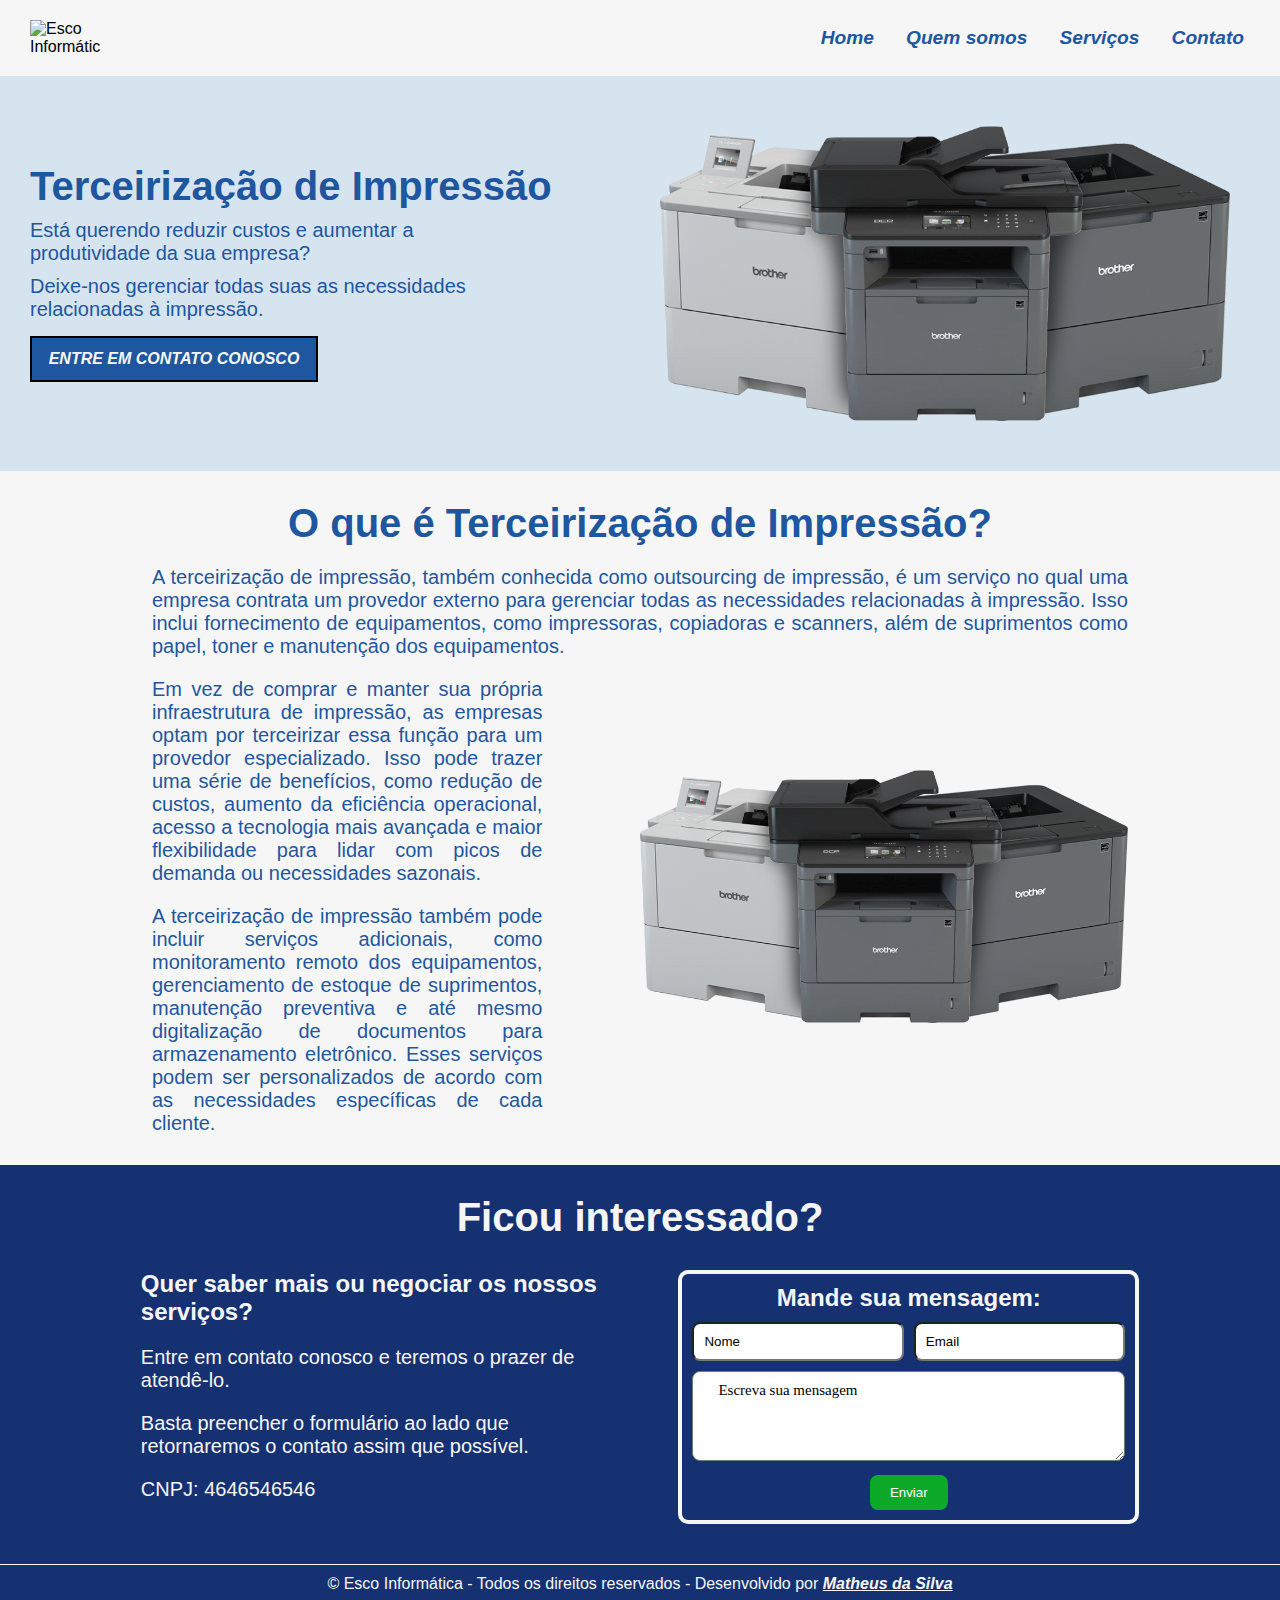
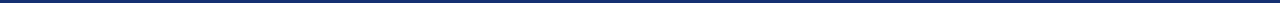
==== index.html @ e19e341b "Protótipo do footer do site" ====
<!DOCTYPE html>
<html lang="pt-br">
<head>
    <meta charset="UTF-8">
    <meta name="viewport" content="width=device-width, initial-scale=1.0">
    <title>Esco Informática</title>
    <link rel="stylesheet" href="css/style.css">
    <link rel="shortcut icon"type="imagex/png" href="img/logo.png" class="logo"/>
</head>
<body>
    <header>
        <div class="container">
                <img src="img/logo.png" class="logo" alt="Esco Informática">
            <nav class="menu">
                <a href="index.html">Home</a></li>
                <a href="#">Quem somos</a></li>
                <a href="#">Serviços</a></li>
                <a href="#">Contato</a></li>
                </ul>
            </nav>
        </div>
    </header>
    <main>
        <section class="inicio">
            <div class="elementos-p1">
                <div class="texto-p1">
                    <h1>Terceirização de Impressão</h1>
                    <p>Está querendo reduzir custos e aumentar a produtividade da sua empresa?</p>
                    <p>Deixe-nos gerenciar todas suas as necessidades relacionadas à impressão.</p>
                    <a href="#footer" class="button">Entre em contato conosco</a>
                </div>
                <img src="img/linha-brother.png" alt="Impressoras">
            </div>
        </section>
        <section class="iniciante">
            <h1>O que é Terceirização de Impressão?</h1>
            <p>A terceirização de impressão, também conhecida como outsourcing de impressão, é um serviço no qual uma empresa contrata um provedor externo para gerenciar todas as necessidades relacionadas à impressão. Isso inclui fornecimento de equipamentos, como impressoras, copiadoras e scanners, além de suprimentos como papel, toner e manutenção dos equipamentos.</p>
            <div class="pimg">
                <div class="paragrafos">
                    <p class="p2">Em vez de comprar e manter sua própria infraestrutura de impressão, as empresas optam por terceirizar essa função para um provedor especializado. Isso pode trazer uma série de benefícios, como redução de custos, aumento da eficiência operacional, acesso a tecnologia mais avançada e maior flexibilidade para lidar com picos de demanda ou necessidades sazonais.</p>
                    <p class="p2">A terceirização de impressão também pode incluir serviços adicionais, como monitoramento remoto dos equipamentos, gerenciamento de estoque de suprimentos, manutenção preventiva e até mesmo digitalização de documentos para armazenamento eletrônico. Esses serviços podem ser personalizados de acordo com as necessidades específicas de cada cliente.</p>
                </div>
                <img src="img/linha-brother.png" alt="Impressoras">
            </div>
        </section>
    </main>
    <footer id="footer">
        <h1>Ficou interessado?</h1>
        <div class="footer-content">
            <div class="callact">
                <h2>Quer saber mais ou negociar os nossos serviços?</h2>
                <p>Entre em contato conosco e teremos o prazer de atendê-lo.</p> 
                <p>Basta preencher o formulário ao lado que retornaremos o contato assim
                    que possível.
                </p>
                <p>CNPJ: 4646546546</p>
            </div>
        
            <div class="footer-form">
                <form action="https://formspree.io/f/mdorraze"
                method="POST" target="_blank">
                <h2>Mande sua mensagem:</h2>
                <div class="form-row">
                    <input 
                    type="text" 
                    id="nome" 
                    name="nome" 
                    value="Nome" 
                    required onfocusin="this.value=''" 
                    
                    />
    
                    <input
                    type="email"
                    id="email"
                    name="email"
                    value="Email"
                    required onfocusin="this.value=''"
                    />
                </div>
    
                <textarea
                    class="mensagem"
                    id="mensagem"
                    name="mensagem"
                    rows="4"
                    required onfocusin="this.value=''"
                >
    Escreva sua mensagem</textarea
                >
    
                <button type="submit">Enviar</button>
                </form>
            </div>
            </div>
  
        <div class="copyright">
          <p>
            &copy; Esco Informática - Todos os direitos reservados - Desenvolvido por
            <a href="https://github.com/MatheusGODZILLA" target="_blank">Matheus da Silva</a>
          </p>
        </div>
      </footer>
</body>
</html>
---- css/style.css ----
:root{
    --principal-color: #1E56A0;
    --background-color: #F6F6F6;
    --secondary-color: #D6E4F0;
    --alternative-color: #163172;
}

* {
    box-sizing: border-box;
    margin: 0;
    padding: 0;
    font-family: 'Roboto', sans-serif;
}

body {
    margin: 0;
    /*height: 100vh;*/
    display: flex;
    flex-direction: column;
    background-color: var(--background-color);
  }

header {
        display: flex;
        flex-direction: row;
        background-color: var(--background-color);
        padding: 20px;
        box-shadow: 0 0 10px rgba(0, 0, 0, 0.1);
}

header img{
    width: 70px;
    padding: 0%;
    margin-left: 10px;
}

.container {
    display: flex;
    align-items: center;
    height: 100%;
    width: 100%;
    justify-content: space-between;
}

.menu{
    display: flex;
    align-items: center;
    justify-content: space-between;
}

.menu a{
    color: var(--principal-color);
    text-decoration: none;
    font-size: 1.2rem;
    margin: 0 16px;
}

.inicio{
    display: flex;
    flex-direction: column;
    align-items: center;
    /*border: #000 1px solid;*/
    padding: 30px;
    background-color: var(--secondary-color);
}

.elementos-p1{
    display: flex;
    flex-direction: row;
    align-items: center;
    justify-content: center;
}

h1{
    font-size: 2.5rem;
    color: var(--principal-color);
}

.texto-p1{
    font-size: 1.25rem;
    color: var(--principal-color);
}

.texto-p1 p{
    margin-top: 10px;
    width: 80%;
}

.inicio img{
    padding: 20px;
    width: 50%;
}

.button {
    background-color: var(--principal-color);
    border: 2px solid black;
    color: var(--background-color);
    display: block;
    margin-top: 15px;
    font-size: 1rem;
    font-weight: bold;
    padding: .75rem;
    max-width: 18rem;
    text-align: center;
    text-decoration: none;
    text-transform: uppercase;
}

.iniciante{
    display: flex;
    flex-direction: column;
    align-items: center;
    padding: 30px;
    text-align: justify;
    /*height: 100vh;*/
}

.iniciante h1{
    margin-bottom: 10px;
}
.iniciante p{
    font-size: 1.25rem;
    color: var(--principal-color);
    margin-top: 10px;
    width: 80%;
}

.pimg{
    display: flex;
    width: 80%;
    flex-direction: row;
    align-items: center;
    justify-content: space-evenly;
}

.pimg img{
    width: 50%;
    margin: 0;
}

.paragrafos{
    display: flex;
    flex-direction: column;
    align-items: left;
    justify-content: space-between;
}

.paragrafos p{
    font-size: 1.25rem;
    color: var(--principal-color);
    margin-top: 20px;
}



footer {
    display: flex;
    flex-direction: column;
    align-items: center;
    background-color: var(--alternative-color);
    color: var(--background-color);
    padding-top: 30px;
    text-align: center;
}

footer h1 {
    color: var(--background-color);
    margin-bottom: 30px;
}

.footer-content {
    display: flex;
    width: 90%;
    justify-content: space-evenly;
}

.callact{
    display: flex;
    flex-direction: column;
    align-items: flex-start;
    text-align: left;
    width: 40%;
}

.callact p{
    font-size: 1.25rem;
    color: var(--background-color);
    margin-top: 20px;
}

.footer-form {
    margin-bottom: 20px;
    width: 40%;
    border: var(--background-color) 4px solid;
    border-radius: 10px;
    padding: 10px;
}

.footer-form h2 {
    color: var(--background-color);
    margin-bottom: 10px;
}

.form-row {
    display: flex;
    flex-wrap: wrap;
    gap: 10px;
}

input[type="text"],
input[type="email"],
textarea {
    width: calc(50% - 5px);
    padding: 10px;
    margin-bottom: 10px;
    border-radius: 8px;
    box-sizing: border-box;
}

textarea {
    width: 100%;
}

.mensagem {
    font-family: Roboto;
    font-size: 15px;
}

button {
    background-color: #0DAA29;
    color: #fff;
    padding: 10px 20px;
    border: none;
    border-radius: 8px;
    cursor: pointer;
}

button:hover {
    background-color: var(--secondary-color);
    color: var(--alternative-color);
}

.copyright {
    width: 100%;
    align-items: center;
    margin-top: 20px;
    border-top: var(--background-color) 1px solid;
    padding-top: 10px;
    padding-bottom: 10px;
}

a {
    color: var(--background-color);
    text-decoration: underline;
    font-style: italic;
    font-weight: bold;
}
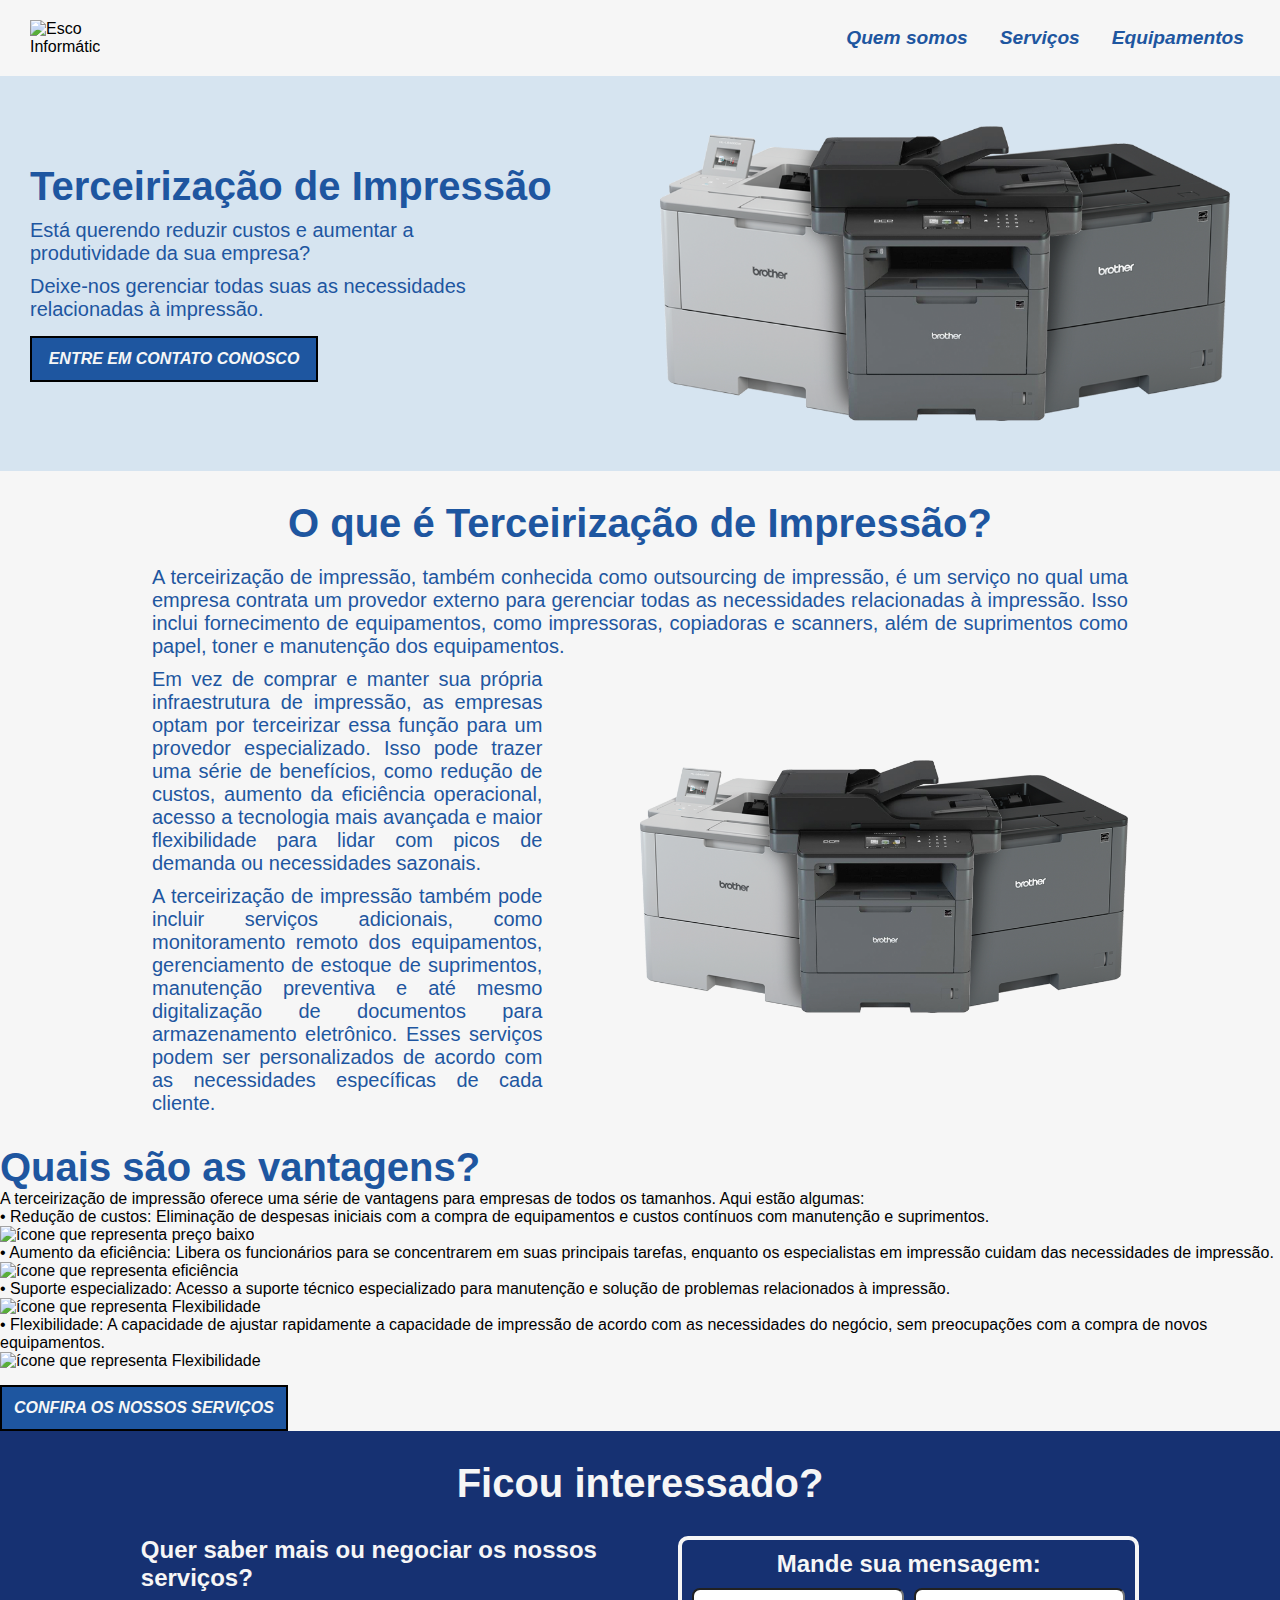
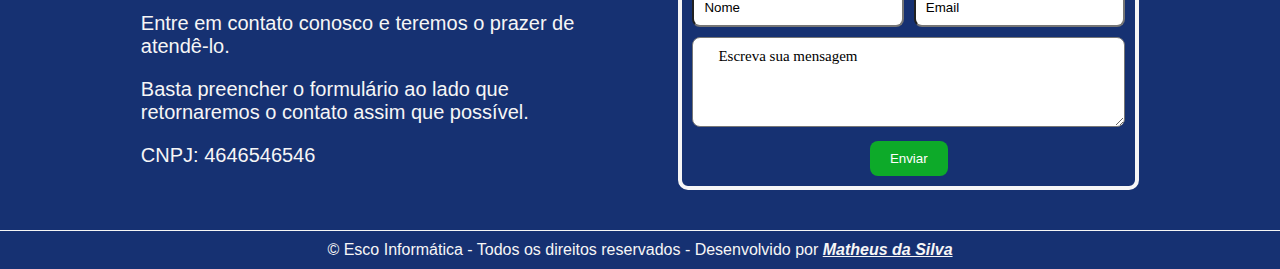
==== commit cafc0e11: "Apromorando opções de navegação" ====
--- a/index.html
+++ b/index.html
@@ -12,10 +12,9 @@
         <div class="container">
                 <img src="img/logo.png" class="logo" alt="Esco Informática">
             <nav class="menu">
-                <a href="index.html">Home</a></li>
                 <a href="#">Quem somos</a></li>
                 <a href="#">Serviços</a></li>
-                <a href="#">Contato</a></li>
+                <a href="#">Equipamentos</a></li>
                 </ul>
             </nav>
         </div>
@@ -36,12 +35,35 @@
             <h1>O que é Terceirização de Impressão?</h1>
             <p>A terceirização de impressão, também conhecida como outsourcing de impressão, é um serviço no qual uma empresa contrata um provedor externo para gerenciar todas as necessidades relacionadas à impressão. Isso inclui fornecimento de equipamentos, como impressoras, copiadoras e scanners, além de suprimentos como papel, toner e manutenção dos equipamentos.</p>
             <div class="pimg">
-                <div class="paragrafos">
-                    <p class="p2">Em vez de comprar e manter sua própria infraestrutura de impressão, as empresas optam por terceirizar essa função para um provedor especializado. Isso pode trazer uma série de benefícios, como redução de custos, aumento da eficiência operacional, acesso a tecnologia mais avançada e maior flexibilidade para lidar com picos de demanda ou necessidades sazonais.</p>
-                    <p class="p2">A terceirização de impressão também pode incluir serviços adicionais, como monitoramento remoto dos equipamentos, gerenciamento de estoque de suprimentos, manutenção preventiva e até mesmo digitalização de documentos para armazenamento eletrônico. Esses serviços podem ser personalizados de acordo com as necessidades específicas de cada cliente.</p>
+                <div class="paragrafos-i">
+                    <p>Em vez de comprar e manter sua própria infraestrutura de impressão, as empresas optam por terceirizar essa função para um provedor especializado. Isso pode trazer uma série de benefícios, como redução de custos, aumento da eficiência operacional, acesso a tecnologia mais avançada e maior flexibilidade para lidar com picos de demanda ou necessidades sazonais.</p>
+                    <p>A terceirização de impressão também pode incluir serviços adicionais, como monitoramento remoto dos equipamentos, gerenciamento de estoque de suprimentos, manutenção preventiva e até mesmo digitalização de documentos para armazenamento eletrônico. Esses serviços podem ser personalizados de acordo com as necessidades específicas de cada cliente.</p>
                 </div>
                 <img src="img/linha-brother.png" alt="Impressoras">
             </div>
+        </section>
+        <section class="vantagens">
+            <h1>Quais são as vantagens?</h1>
+            <p class="pv">A terceirização de impressão oferece uma série de vantagens para empresas de todos os tamanhos. Aqui estão algumas:</p>
+            <div class="paragrafos-v">
+                    <div class="imgdesc">
+                        <p><span>• Redução de custos: </span>Eliminação de despesas iniciais com a compra de equipamentos e custos contínuos com manutenção e suprimentos.</p>
+                        <img src="./img/preco-baixo.png" class="v-icon" alt="ícone que representa preço baixo">
+                    </div>
+                    <div class="imgdesc">
+                        <p><span>• Aumento da eficiência: </span>Libera os funcionários para se concentrarem em suas principais tarefas, enquanto os especialistas em impressão cuidam das necessidades de impressão.</p>
+                        <img src="./img/eficiencia.png" class="v-icon" alt="ícone que representa eficiência">
+                    </div>
+                    <div class="imgdesc">
+                        <p><span>• Suporte especializado: </span>Acesso a suporte técnico especializado para manutenção e solução de problemas relacionados à impressão.</p>
+                        <img src="./img/suporte-tecnico.png" class="v-icon" alt="ícone que representa Flexibilidade">
+                    </div>
+                    <div class="imgdesc">
+                        <p><span>• Flexibilidade: </span>A capacidade de ajustar rapidamente a capacidade de impressão de acordo com as necessidades do negócio, sem preocupações com a compra de novos equipamentos.</p>
+                        <img src="./img/agil.png" class="v-icon" alt="ícone que representa Flexibilidade">
+                    </div>
+            </div>
+            <a href="#" class="button">Confira os nossos serviços</a>
         </section>
     </main>
     <footer id="footer">
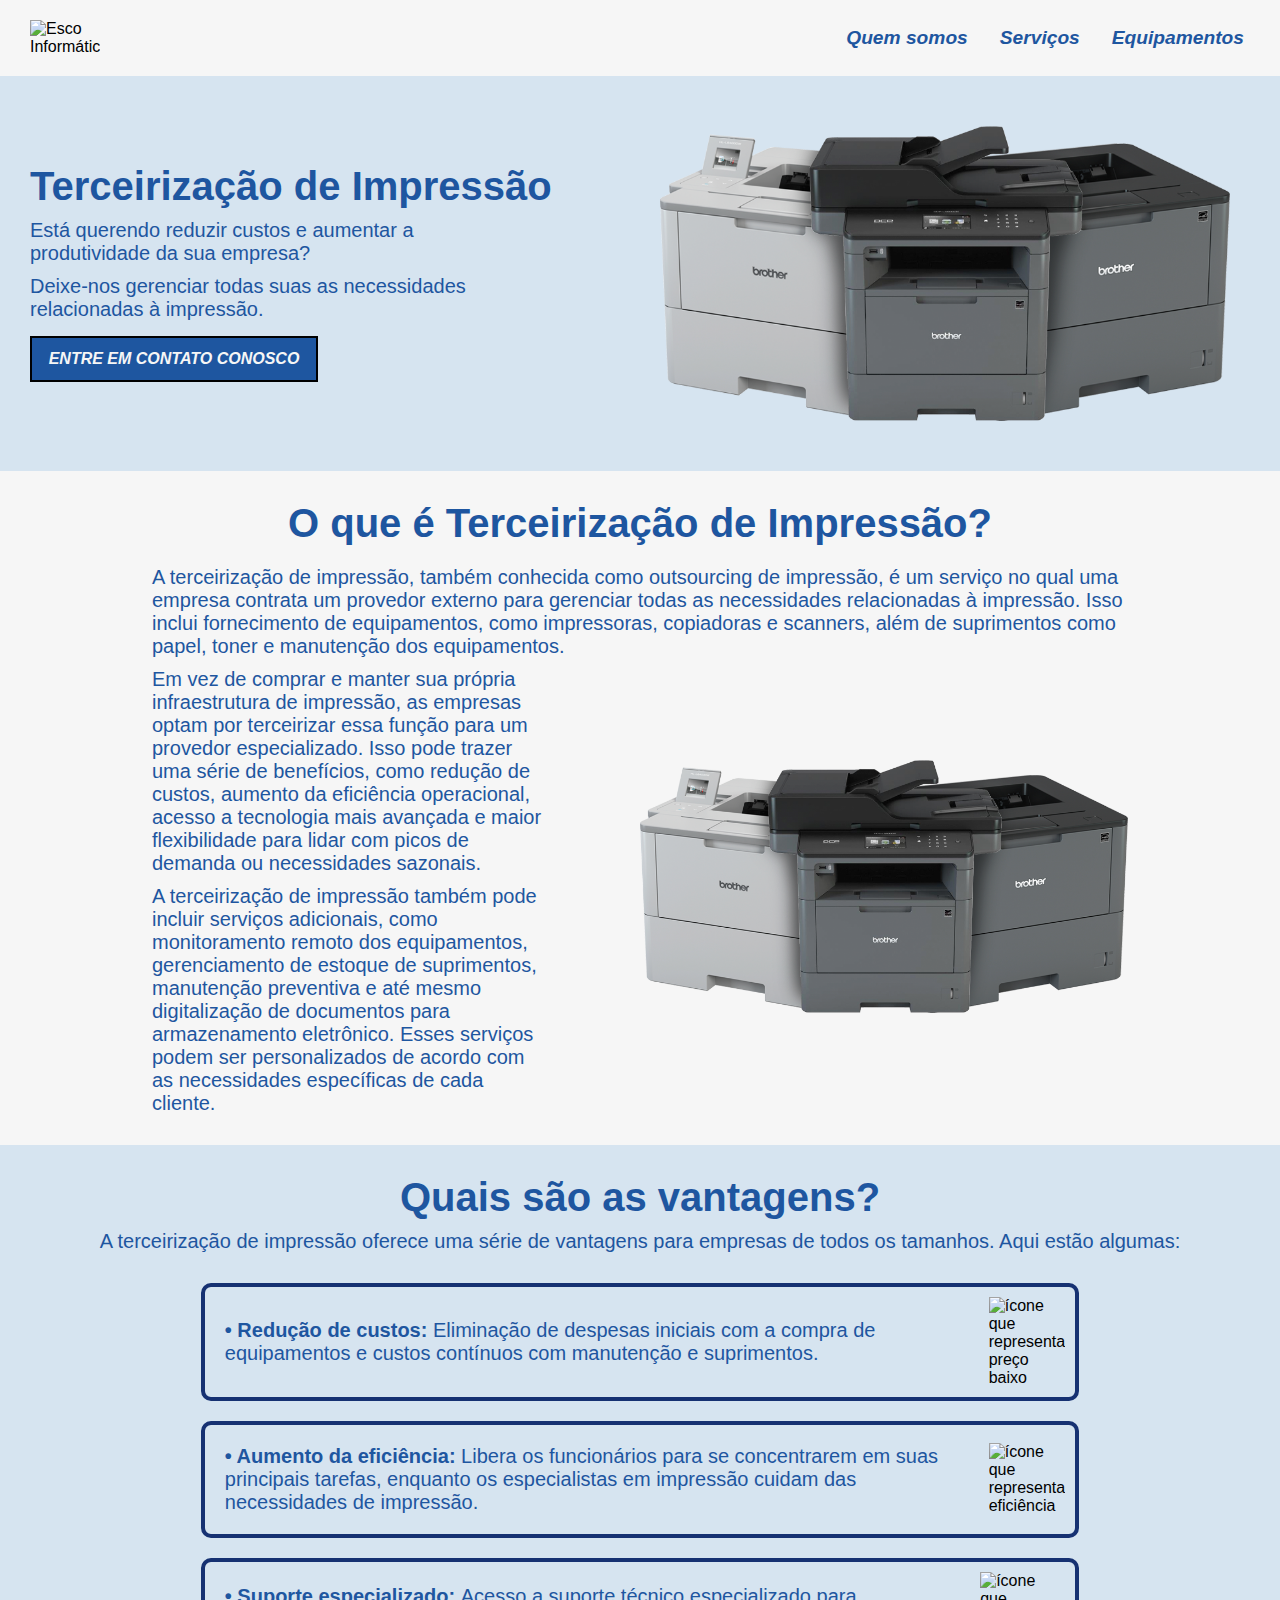
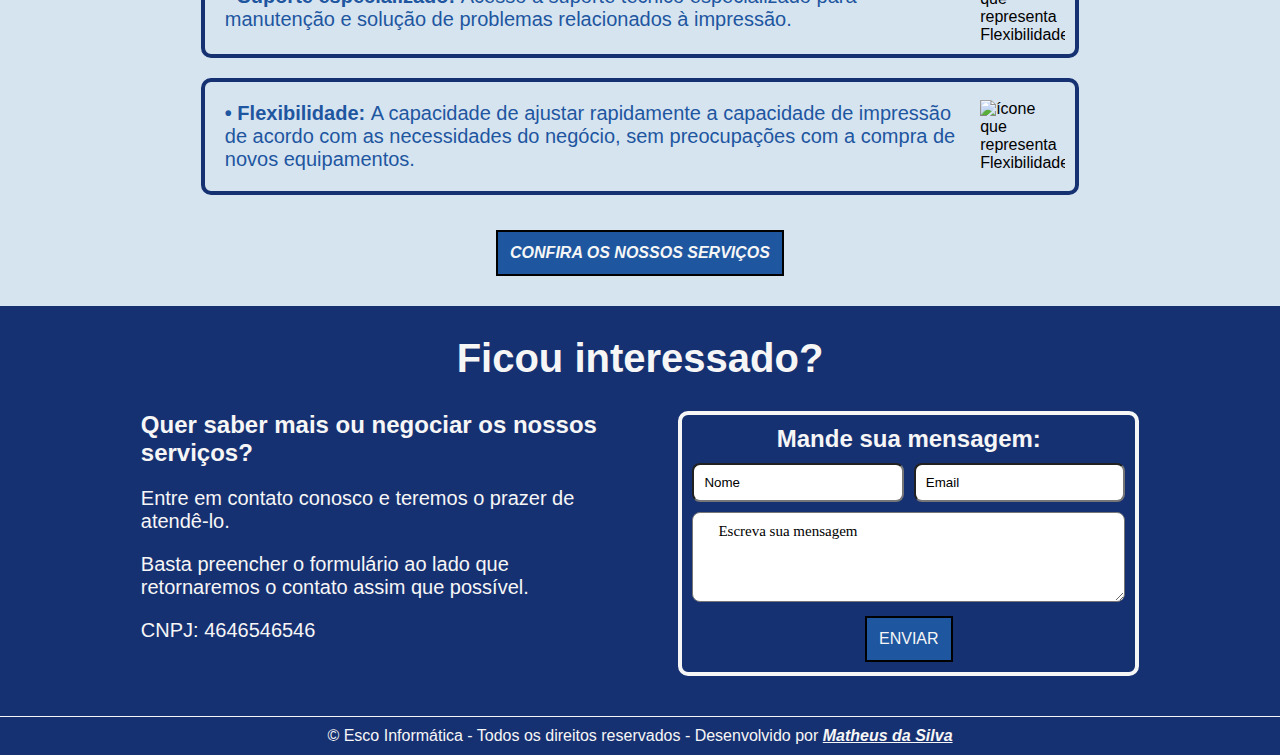
==== commit 94ebeb94: "Iniciando a página 'Quem somos?'" ====
--- a/index.html
+++ b/index.html
@@ -12,7 +12,7 @@
         <div class="container">
                 <img src="img/logo.png" class="logo" alt="Esco Informática">
             <nav class="menu">
-                <a href="#">Quem somos</a></li>
+                <a href="./quem-somos.html">Quem somos</a></li>
                 <a href="#">Serviços</a></li>
                 <a href="#">Equipamentos</a></li>
                 </ul>
--- a/css/style.css
+++ b/css/style.css
@@ -111,13 +111,13 @@
     flex-direction: column;
     align-items: center;
     padding: 30px;
-    text-align: justify;
     /*height: 100vh;*/
 }
 
 .iniciante h1{
     margin-bottom: 10px;
 }
+
 .iniciante p{
     font-size: 1.25rem;
     color: var(--principal-color);
@@ -138,7 +138,7 @@
     margin: 0;
 }
 
-.paragrafos{
+.paragrafos-i{
     display: flex;
     flex-direction: column;
     align-items: left;
@@ -151,7 +151,50 @@
     margin-top: 20px;
 }
 
-
+.vantagens{
+    display: flex;
+    flex-direction: column;
+    align-items: center;
+    justify-content: space-evenly;
+    padding: 30px;
+    background-color: var(--secondary-color);
+}
+
+.vantagens p{
+    font-size: 1.25rem;
+    color: var(--principal-color);
+    margin: 10px;
+}
+
+.paragrafos-v{
+    display: flex;
+    flex-direction: column;
+    justify-content: center;
+    align-items: center;
+    width: 80%;
+    margin-bottom: 20px;
+}
+
+span{
+    font-weight: bold;
+}
+
+.imgdesc{
+    display: flex;
+    flex-direction: row;
+    align-items: center;
+    margin-top: 20px;
+    justify-content: space-evenly;
+    border: var(--alternative-color) 4px solid;
+    border-radius: 10px;
+    padding: 10px;
+    width: 90%;
+}
+
+.v-icon{
+    width: 10%;
+
+}
 
 footer {
     display: flex;
@@ -227,12 +270,15 @@
 }
 
 button {
-    background-color: #0DAA29;
-    color: #fff;
-    padding: 10px 20px;
-    border: none;
-    border-radius: 8px;
-    cursor: pointer;
+    background-color: var(--principal-color);
+    border: 2px solid black;
+    color: var(--background-color);
+    font-size: 1rem;
+    padding: .75rem;
+    max-width: 18rem;
+    text-align: center;
+    text-decoration: none;
+    text-transform: uppercase;
 }
 
 button:hover {
@@ -254,4 +300,23 @@
     text-decoration: underline;
     font-style: italic;
     font-weight: bold;
+}
+
+/* Página 'Quem somos?'*/
+.sobre{
+    display: flex;
+    flex-direction: column;
+    align-items: center;
+    justify-content: center;
+    padding: 30px;
+    background-color: var(--secondary-color);
+}
+
+.sobre img{
+    width: 20%;
+}
+
+.sobre h1{
+    margin-top: 30px;
+    margin-bottom: 10px;
 }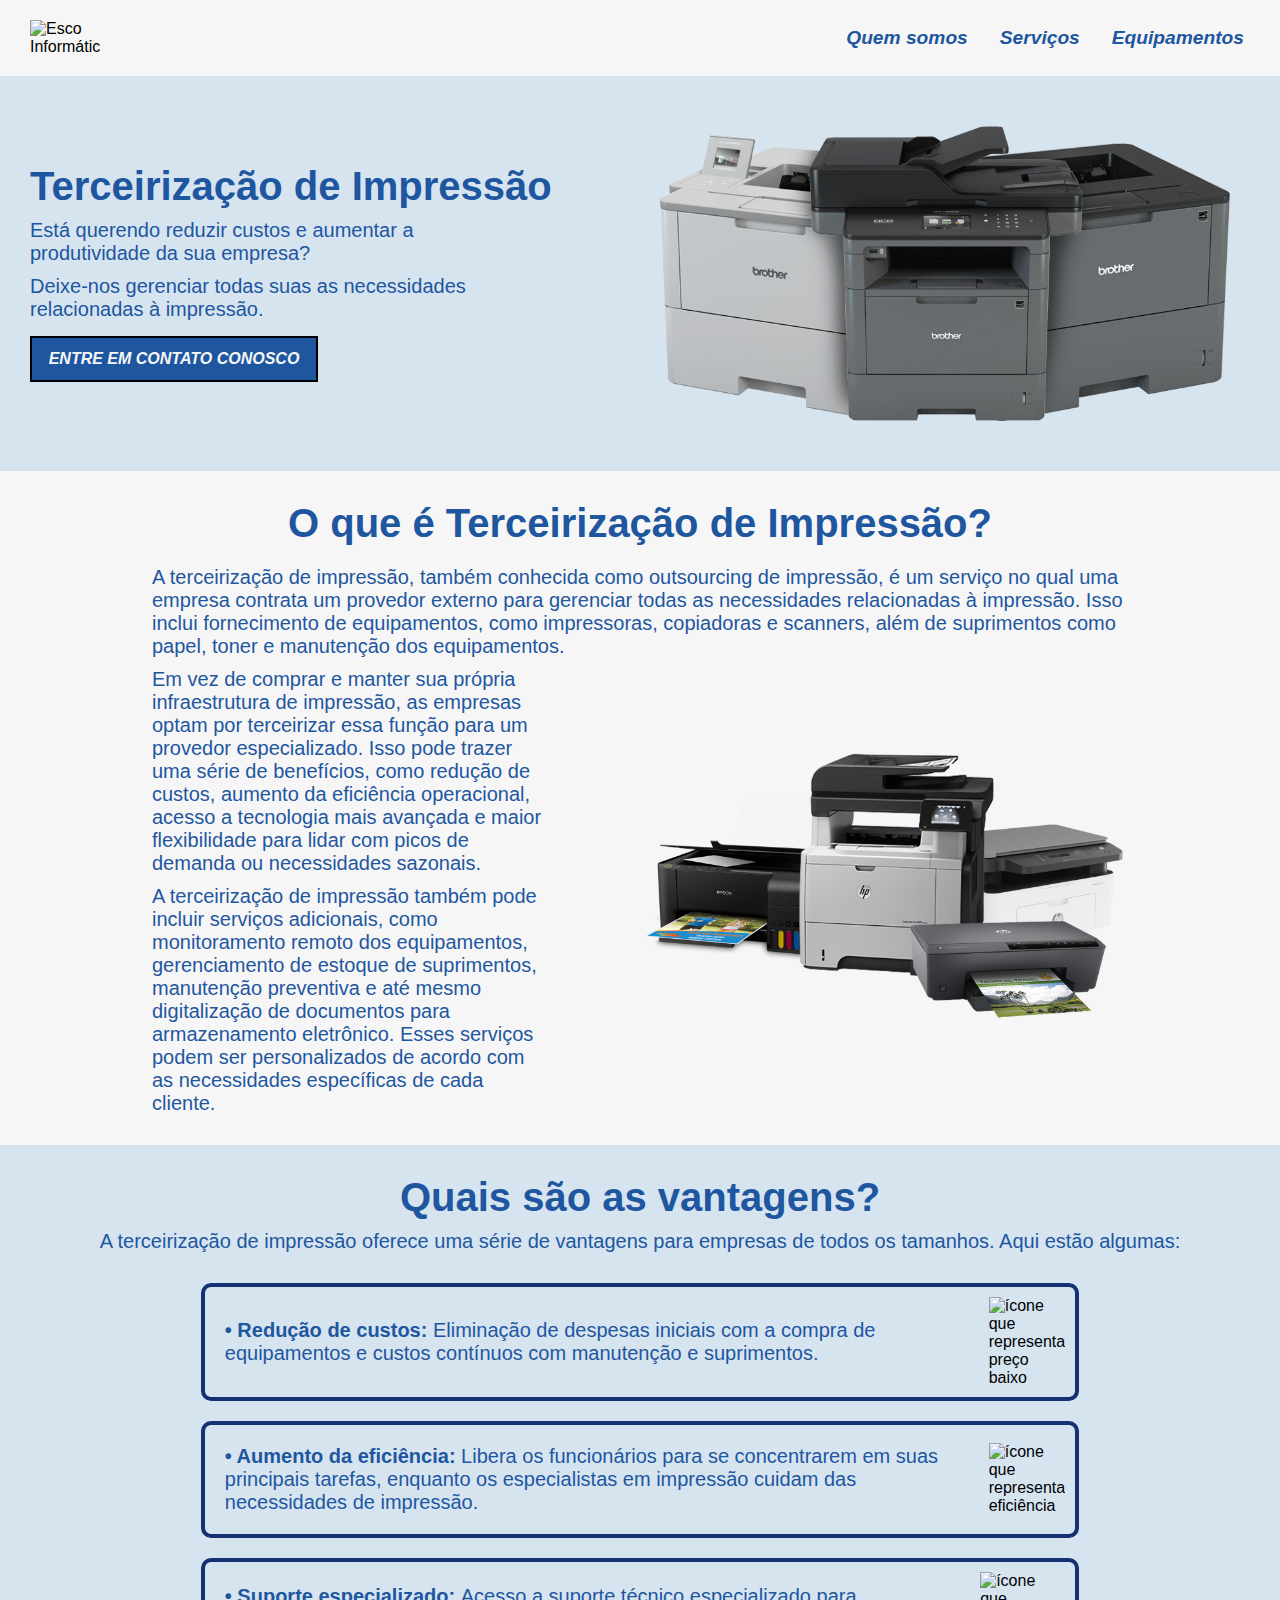
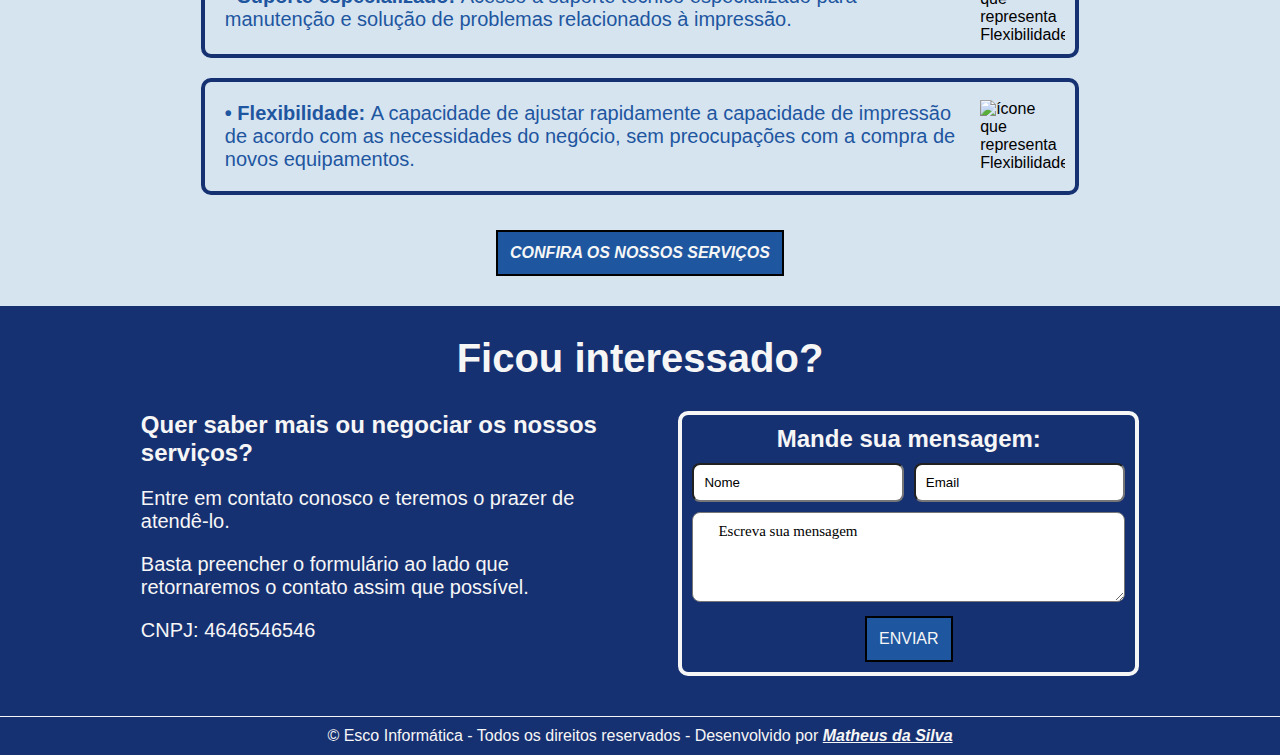
==== commit e1da91da: "Alterando e adaptando imagem da seção 'O que é?'" ====
--- a/index.html
+++ b/index.html
@@ -39,7 +39,7 @@
                     <p>Em vez de comprar e manter sua própria infraestrutura de impressão, as empresas optam por terceirizar essa função para um provedor especializado. Isso pode trazer uma série de benefícios, como redução de custos, aumento da eficiência operacional, acesso a tecnologia mais avançada e maior flexibilidade para lidar com picos de demanda ou necessidades sazonais.</p>
                     <p>A terceirização de impressão também pode incluir serviços adicionais, como monitoramento remoto dos equipamentos, gerenciamento de estoque de suprimentos, manutenção preventiva e até mesmo digitalização de documentos para armazenamento eletrônico. Esses serviços podem ser personalizados de acordo com as necessidades específicas de cada cliente.</p>
                 </div>
-                <img src="img/linha-brother.png" alt="Impressoras">
+                <img src="img/imp2.webp" alt="Impressoras">
             </div>
         </section>
         <section class="vantagens">
--- a/css/style.css
+++ b/css/style.css
@@ -135,7 +135,6 @@
 
 .pimg img{
     width: 50%;
-    margin: 0;
 }
 
 .paragrafos-i{
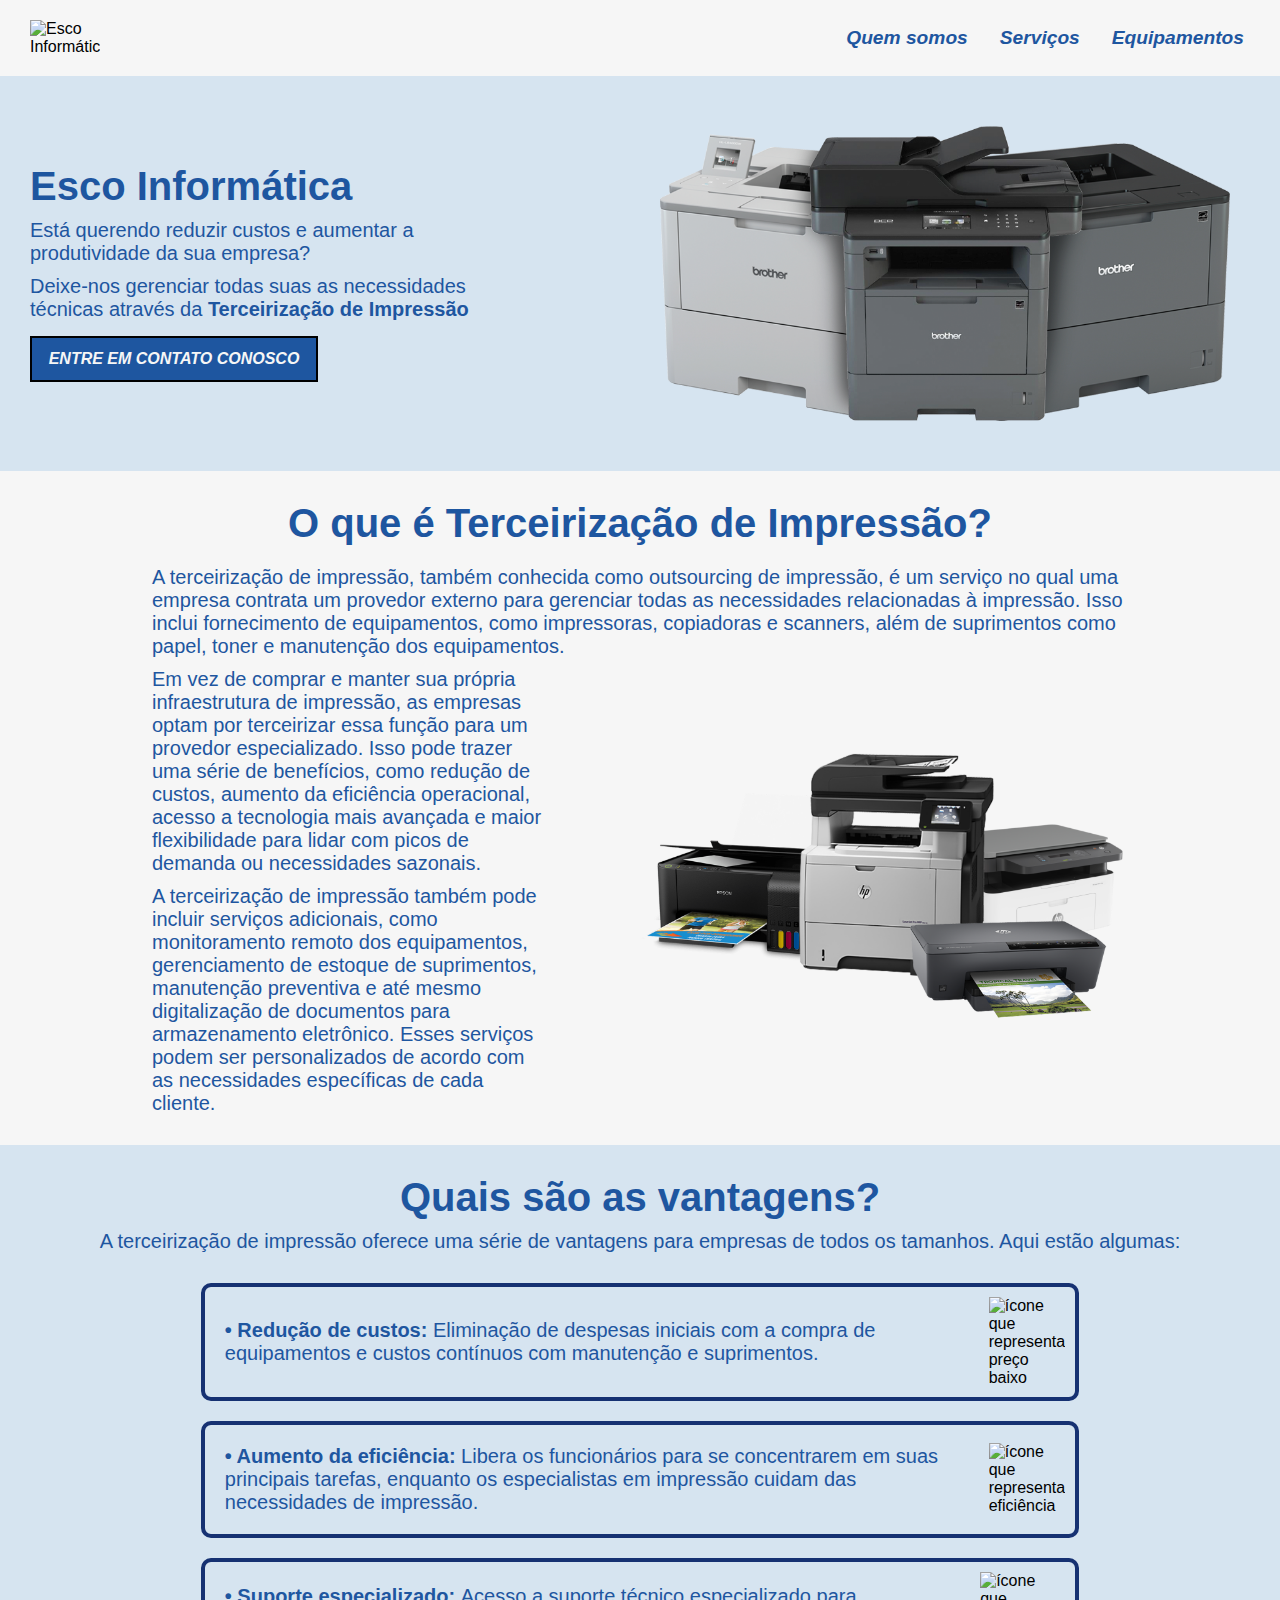
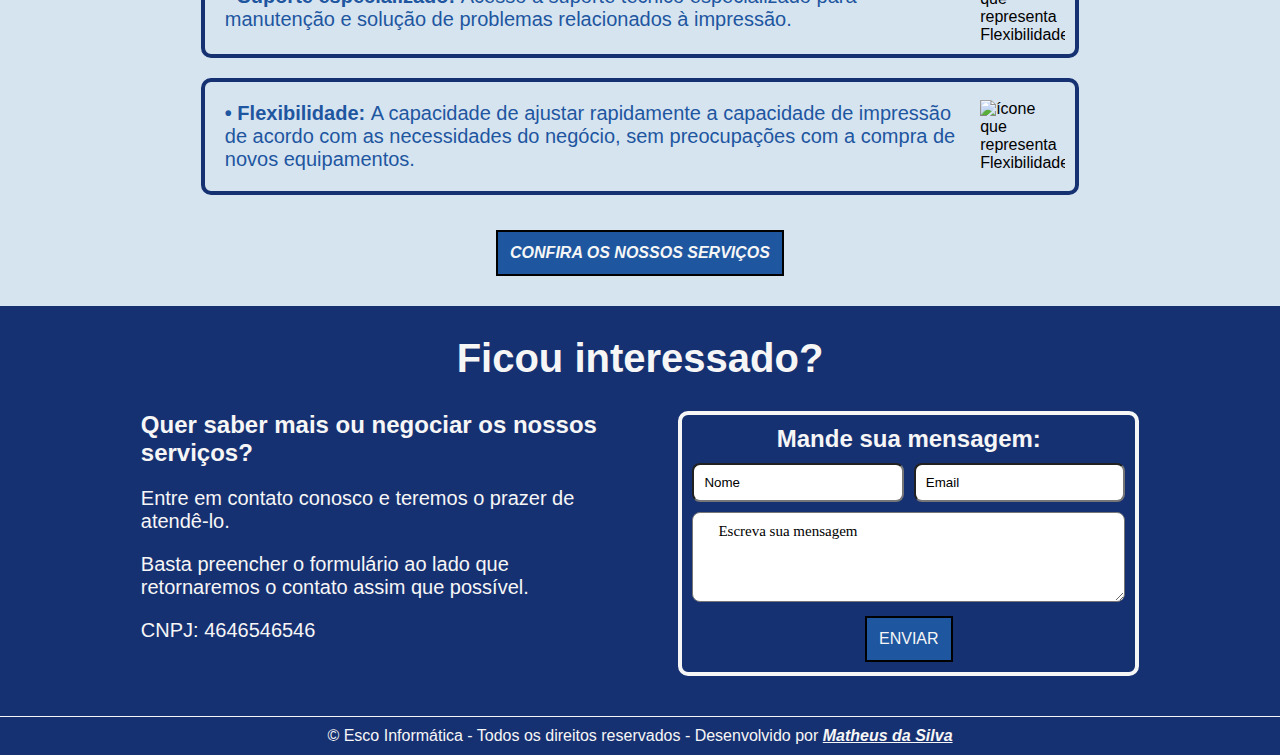
==== commit de46f533: "Aprimorando texto da seção 'Início'" ====
--- a/index.html
+++ b/index.html
@@ -23,9 +23,10 @@
         <section class="inicio">
             <div class="elementos-p1">
                 <div class="texto-p1">
-                    <h1>Terceirização de Impressão</h1>
+                    <h1>Esco Informática</h1>
                     <p>Está querendo reduzir custos e aumentar a produtividade da sua empresa?</p>
-                    <p>Deixe-nos gerenciar todas suas as necessidades relacionadas à impressão.</p>
+                    <p>Deixe-nos gerenciar todas suas as necessidades técnicas através da 
+                        <span>Terceirização de Impressão</span></p>
                     <a href="#footer" class="button">Entre em contato conosco</a>
                 </div>
                 <img src="img/linha-brother.png" alt="Impressoras">
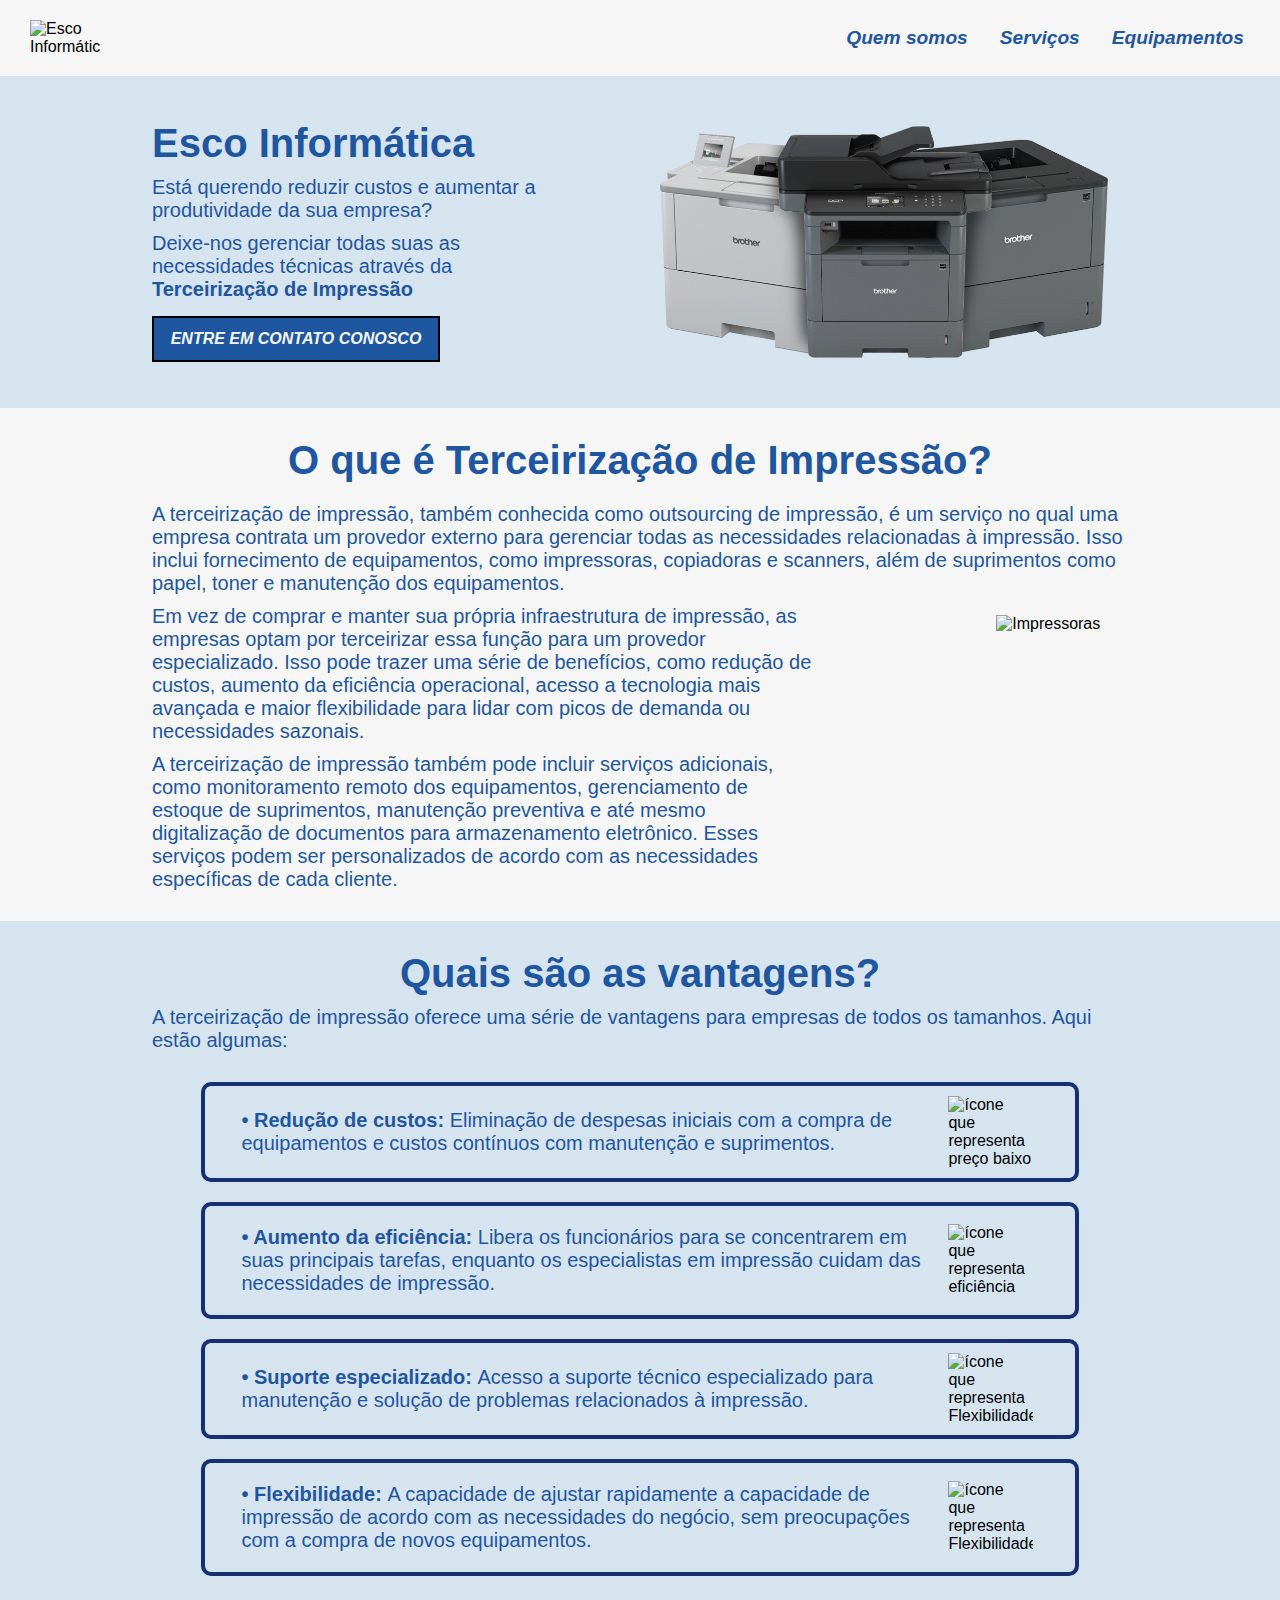
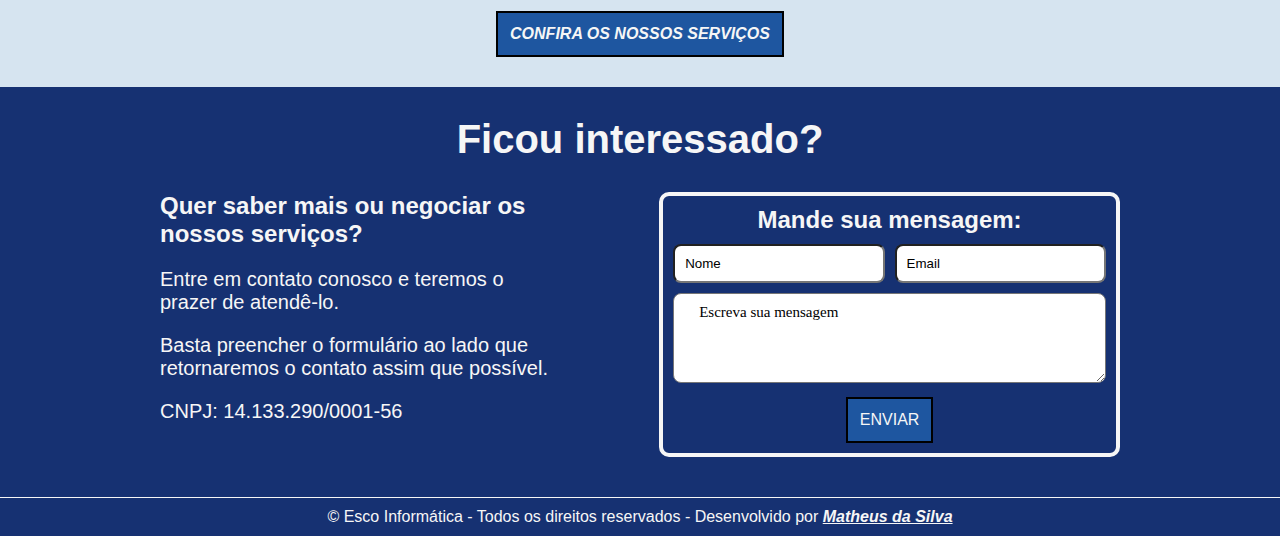
==== commit cd76e120: "Vinculando a página 'Serviços'" ====
--- a/index.html
+++ b/index.html
@@ -13,7 +13,7 @@
                 <img src="img/logo.png" class="logo" alt="Esco Informática">
             <nav class="menu">
                 <a href="./quem-somos.html">Quem somos</a></li>
-                <a href="#">Serviços</a></li>
+                <a href="./servicos.html">Serviços</a></li>
                 <a href="#">Equipamentos</a></li>
                 </ul>
             </nav>
@@ -34,13 +34,13 @@
         </section>
         <section class="iniciante">
             <h1>O que é Terceirização de Impressão?</h1>
-            <p>A terceirização de impressão, também conhecida como outsourcing de impressão, é um serviço no qual uma empresa contrata um provedor externo para gerenciar todas as necessidades relacionadas à impressão. Isso inclui fornecimento de equipamentos, como impressoras, copiadoras e scanners, além de suprimentos como papel, toner e manutenção dos equipamentos.</p>
+            <p class="p2">A terceirização de impressão, também conhecida como outsourcing de impressão, é um serviço no qual uma empresa contrata um provedor externo para gerenciar todas as necessidades relacionadas à impressão. Isso inclui fornecimento de equipamentos, como impressoras, copiadoras e scanners, além de suprimentos como papel, toner e manutenção dos equipamentos.</p>
             <div class="pimg">
                 <div class="paragrafos-i">
                     <p>Em vez de comprar e manter sua própria infraestrutura de impressão, as empresas optam por terceirizar essa função para um provedor especializado. Isso pode trazer uma série de benefícios, como redução de custos, aumento da eficiência operacional, acesso a tecnologia mais avançada e maior flexibilidade para lidar com picos de demanda ou necessidades sazonais.</p>
                     <p>A terceirização de impressão também pode incluir serviços adicionais, como monitoramento remoto dos equipamentos, gerenciamento de estoque de suprimentos, manutenção preventiva e até mesmo digitalização de documentos para armazenamento eletrônico. Esses serviços podem ser personalizados de acordo com as necessidades específicas de cada cliente.</p>
                 </div>
-                <img src="img/imp2.webp" alt="Impressoras">
+                <img src="img/imp2.png" alt="Impressoras">
             </div>
         </section>
         <section class="vantagens">
@@ -64,7 +64,7 @@
                         <img src="./img/agil.png" class="v-icon" alt="ícone que representa Flexibilidade">
                     </div>
             </div>
-            <a href="#" class="button">Confira os nossos serviços</a>
+            <a href="./servicos.html" class="button">Confira os nossos serviços</a>
         </section>
     </main>
     <footer id="footer">
@@ -76,7 +76,7 @@
                 <p>Basta preencher o formulário ao lado que retornaremos o contato assim
                     que possível.
                 </p>
-                <p>CNPJ: 4646546546</p>
+                <p>CNPJ: 14.133.290/0001-56</p>
             </div>
         
             <div class="footer-form">
--- a/css/style.css
+++ b/css/style.css
@@ -18,14 +18,14 @@
     display: flex;
     flex-direction: column;
     background-color: var(--background-color);
-  }
+}
 
 header {
-        display: flex;
-        flex-direction: row;
-        background-color: var(--background-color);
-        padding: 20px;
-        box-shadow: 0 0 10px rgba(0, 0, 0, 0.1);
+    display: flex;
+    flex-direction: row;
+    background-color: var(--background-color);
+    padding: 20px;
+    box-shadow: 0 0 10px rgba(0, 0, 0, 0.1);
 }
 
 header img{
@@ -69,6 +69,7 @@
     flex-direction: row;
     align-items: center;
     justify-content: center;
+    width: 80%;
 }
 
 h1{
@@ -127,21 +128,18 @@
 
 .pimg{
     display: flex;
-    width: 80%;
     flex-direction: row;
-    align-items: center;
-    justify-content: space-evenly;
+    width: 80%;
 }
 
 .pimg img{
+    padding: 20px;
     width: 50%;
 }
 
 .paragrafos-i{
     display: flex;
     flex-direction: column;
-    align-items: left;
-    justify-content: space-between;
 }
 
 .paragrafos p{
@@ -159,10 +157,17 @@
     background-color: var(--secondary-color);
 }
 
+.pv{
+    display: flex;
+    flex-direction: column;
+    align-items: center;
+}
+
 .vantagens p{
     font-size: 1.25rem;
     color: var(--principal-color);
     margin: 10px;
+    width: 80%;
 }
 
 .paragrafos-v{
@@ -192,7 +197,7 @@
 
 .v-icon{
     width: 10%;
-
+    margin-right: 15px;
 }
 
 footer {
@@ -221,7 +226,7 @@
     flex-direction: column;
     align-items: flex-start;
     text-align: left;
-    width: 40%;
+    width: 35%;
 }
 
 .callact p{
@@ -302,7 +307,7 @@
 }
 
 /* Página 'Quem somos?'*/
-.sobre{
+.sobre, .staff{
     display: flex;
     flex-direction: column;
     align-items: center;
@@ -310,6 +315,9 @@
     padding: 30px;
     background-color: var(--secondary-color);
 }
+.staff{
+    background-color: var(--background-color);
+}
 
 .sobre img{
     width: 20%;
@@ -318,4 +326,190 @@
 .sobre h1{
     margin-top: 30px;
     margin-bottom: 10px;
+}
+
+.sobre p, .staff p{
+    font-size: 1.25rem;
+    color: var(--principal-color);
+    margin-top: 10px;
+}
+
+.story {
+    width: 80%;
+    text-align: justify;
+    margin-bottom: 30px;
+}
+
+.minds{
+    display: flex;
+    flex-direction: row;
+    align-items: flex-start;
+    justify-content: space-evenly;
+    width: 80%;
+    margin-top: 10px;
+}
+
+.profile{
+    display: flex;
+    flex-direction: column;
+    align-items: center;
+    max-width: 500px;
+    width: 100%;
+    padding: 40px;
+    border: 5px solid var(--alternative-color);
+    margin-top: 30px;
+    background-color: var(--secondary-color);
+}
+
+.profile h2{
+    margin-top: 20px;
+    margin-bottom: 10px;
+    color: var(--principal-color);
+    font-size: 1.5rem;
+    text-align: center;
+}
+
+.profile h4{
+    color: var(--principal-color);
+    text-align: center;
+}
+
+.profile img{
+    position: relative;
+    height: 150px;
+    width: 150px;
+    margin-bottom: 20px;
+    width: 80%;
+    height: 80%;
+    object-fit: cover;
+    border-radius: 50%;
+    box-shadow: 0 5px 20px rgba(0,0,0,0.4);
+}
+
+.padrao{
+    display: flex;
+    flex-direction: column;
+    align-items: center;
+    justify-content: center;
+    padding: 15px;
+    box-shadow: 10px 0 0 rgba(0, 0, 0, 0.1);
+}
+/* Responsividade */
+@media only screen and (max-width: 600px) {
+    h1{
+        font-size: 2rem;
+    }
+
+    header {
+        padding: 10px;
+    }
+
+    .container{
+        justify-content: center;
+    }
+
+    .menu a{
+        font-size: 1rem;
+        margin: 0 12px;
+    }
+    
+    .elementos-p1{
+        width: 100%;
+    }
+
+    .texto-p1{
+        display: flex;
+        flex-direction: column;
+        justify-content: center;
+        align-items: center;
+        text-align: center;
+    }
+
+    .texto-p1 p{
+        width: 100%;
+    }
+
+    header img, .inicio img, .iniciante img{
+        display: none;
+    }
+
+    .vantagens h1, h2, .iniciante, .paragrafos-i, .pv{
+        text-align: center;
+    }
+
+    .iniciante{
+        justify-content: center;
+        align-content: center;
+    }
+
+    .p2{
+        align-items: center;
+        justify-content: center;
+        padding-bottom: 0;
+    }
+
+    .paragrafos-i p, .iniciante p{
+        width: 100%;
+        text-align: justify;
+        padding: 10px;
+    }
+
+    .vantagens, .vantagens p, .imgdesc, .imgdesc p{
+        width: 100%;
+    }
+
+    .vantagens p{
+        text-align: center;
+    }
+
+    .pimg{
+        width: 100%;
+    }
+
+    .v-icon{
+        display: none;
+    }
+    
+    .footer-content {
+        flex-direction: column;
+        align-items: center;
+        justify-content: center;
+    }
+
+    .callact{
+        width: 95%;
+        justify-content: center;
+        align-items: center;
+        margin-bottom: 25px;
+    }
+
+    .callact p{
+        font-size: 1.25rem;
+        color: var(--background-color);
+        margin-top: 20px;
+        text-align: center;
+        width: 90%;
+    }
+    
+    .footer-form h2 {
+        margin-bottom: 10px;
+    }
+    .footer-form {
+        width: 90%;
+        margin-left: 0;
+        margin-right: 0;
+        text-align: center;
+    }
+
+    input[type="text"],
+    input[type="email"],
+    textarea {
+        width: 100%; 
+    }
+
+    .copyright{
+        text-align: center;
+        align-items: center;
+        font-size: 0.75rem;
+    }
 }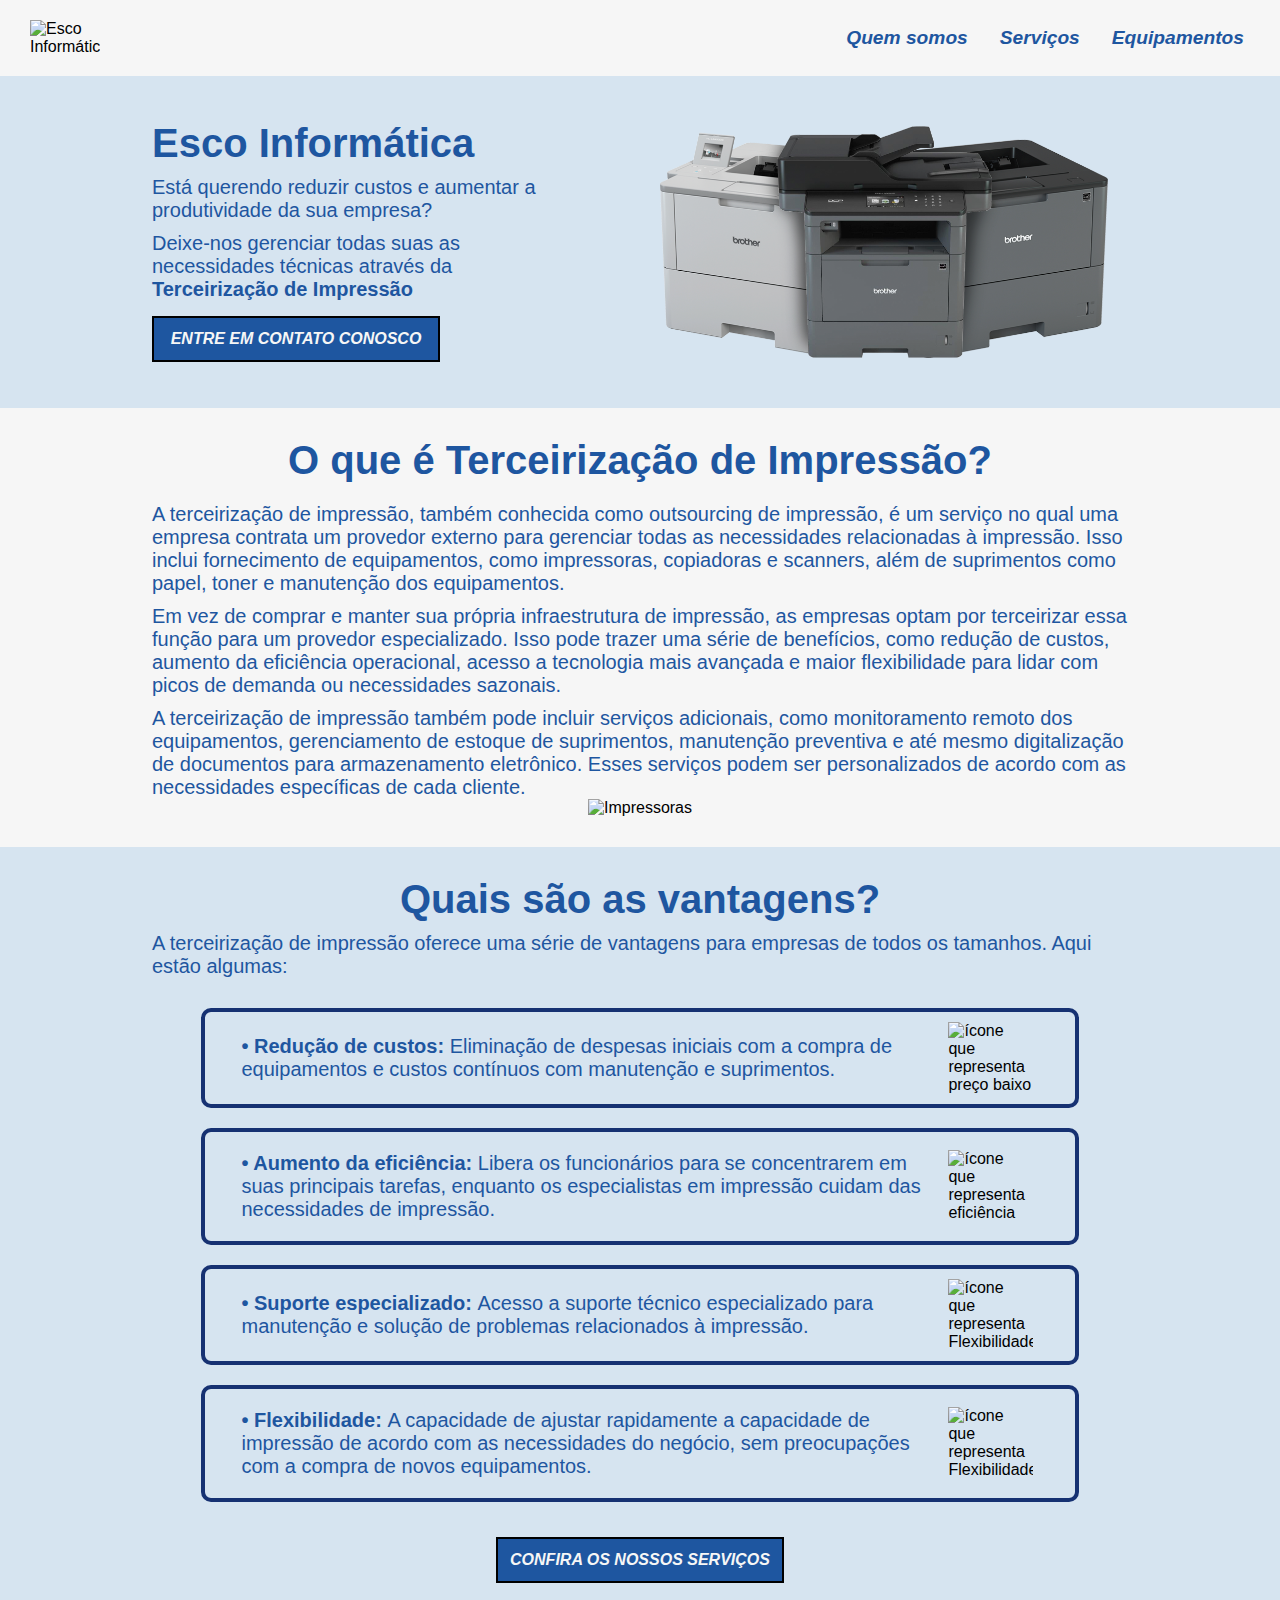
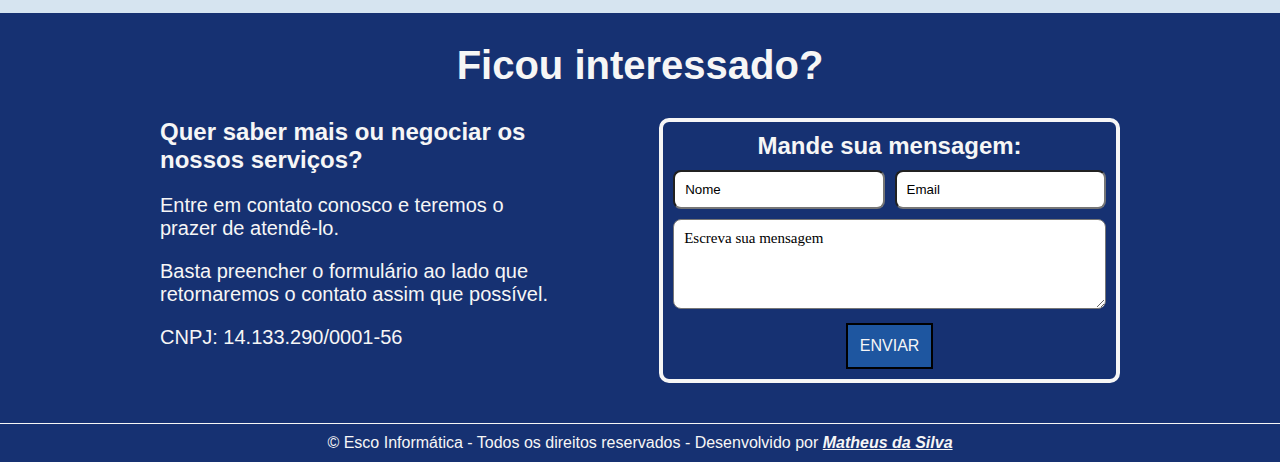
==== commit 9e399c1d: "Alterando endereço do formulário" ====
--- a/index.html
+++ b/index.html
@@ -14,7 +14,7 @@
             <nav class="menu">
                 <a href="./quem-somos.html">Quem somos</a></li>
                 <a href="./servicos.html">Serviços</a></li>
-                <a href="#">Equipamentos</a></li>
+                <a href="./equipamentos.html">Equipamentos</a></li>
                 </ul>
             </nav>
         </div>
@@ -35,13 +35,9 @@
         <section class="iniciante">
             <h1>O que é Terceirização de Impressão?</h1>
             <p class="p2">A terceirização de impressão, também conhecida como outsourcing de impressão, é um serviço no qual uma empresa contrata um provedor externo para gerenciar todas as necessidades relacionadas à impressão. Isso inclui fornecimento de equipamentos, como impressoras, copiadoras e scanners, além de suprimentos como papel, toner e manutenção dos equipamentos.</p>
-            <div class="pimg">
-                <div class="paragrafos-i">
-                    <p>Em vez de comprar e manter sua própria infraestrutura de impressão, as empresas optam por terceirizar essa função para um provedor especializado. Isso pode trazer uma série de benefícios, como redução de custos, aumento da eficiência operacional, acesso a tecnologia mais avançada e maior flexibilidade para lidar com picos de demanda ou necessidades sazonais.</p>
-                    <p>A terceirização de impressão também pode incluir serviços adicionais, como monitoramento remoto dos equipamentos, gerenciamento de estoque de suprimentos, manutenção preventiva e até mesmo digitalização de documentos para armazenamento eletrônico. Esses serviços podem ser personalizados de acordo com as necessidades específicas de cada cliente.</p>
-                </div>
-                <img src="img/imp2.png" alt="Impressoras">
-            </div>
+            <p class="p2">Em vez de comprar e manter sua própria infraestrutura de impressão, as empresas optam por terceirizar essa função para um provedor especializado. Isso pode trazer uma série de benefícios, como redução de custos, aumento da eficiência operacional, acesso a tecnologia mais avançada e maior flexibilidade para lidar com picos de demanda ou necessidades sazonais.</p>
+            <p class="p2">A terceirização de impressão também pode incluir serviços adicionais, como monitoramento remoto dos equipamentos, gerenciamento de estoque de suprimentos, manutenção preventiva e até mesmo digitalização de documentos para armazenamento eletrônico. Esses serviços podem ser personalizados de acordo com as necessidades específicas de cada cliente.</p>
+            <img src="img/imp2.png" alt="Impressoras">
         </section>
         <section class="vantagens">
             <h1>Quais são as vantagens?</h1>
@@ -80,7 +76,7 @@
             </div>
         
             <div class="footer-form">
-                <form action="https://formspree.io/f/mdorraze"
+                <form action="https://formspree.io/f/meqyznkr"
                 method="POST" target="_blank">
                 <h2>Mande sua mensagem:</h2>
                 <div class="form-row">
@@ -108,8 +104,7 @@
                     name="mensagem"
                     rows="4"
                     required onfocusin="this.value=''"
-                >
-    Escreva sua mensagem</textarea
+                >Escreva sua mensagem</textarea
                 >
     
                 <button type="submit">Enviar</button>
--- a/css/style.css
+++ b/css/style.css
@@ -353,7 +353,7 @@
     display: flex;
     flex-direction: column;
     align-items: center;
-    max-width: 500px;
+    max-width: 450px;
     width: 100%;
     padding: 40px;
     border: 5px solid var(--alternative-color);
@@ -393,6 +393,113 @@
     justify-content: center;
     padding: 15px;
     box-shadow: 10px 0 0 rgba(0, 0, 0, 0.1);
+}
+
+/* Página Serviços */
+.servicos{
+    display: flex;
+    flex-direction: column;
+    align-items: center;
+    justify-content: center;
+    padding: 30px;
+    background-color: var(--secondary-color);
+}
+
+.servicos p, .fatura p{
+    font-size: 1.25rem;
+    color: var(--principal-color);
+    margin-top: 10px;
+}
+
+.intro{
+    width: 80%;
+    text-align: center;
+    margin-bottom: 30px;
+}
+
+.serviços, .propostas{
+    display: flex;
+    flex-direction: column;
+    align-items: center;
+    width: 80%;
+}
+
+.franquia{
+    display: flex;
+    flex-direction: column;
+    width: 100%;
+    padding: 40px;
+    border: 5px solid var(--alternative-color);
+    background-color: var(--background-color);
+    margin-bottom: 20px;
+}
+
+.franquia h2, .franquia h3, .servicos h2, .servicos h3{
+    color: var(--principal-color);
+    text-align: center;
+}
+
+.servicos h2, .servicos h3{
+    color: var(--alternative-color);
+}
+
+.franquia h3, .servicos h3{
+    margin-top: 20px;
+}
+
+.franquia p{
+    font-size: 1.25rem;
+    margin-top: 10px;
+}
+
+ul{
+    margin-top: 20px;
+    margin-left: 20px;
+    color: var(--alternative-color);
+}
+
+.condicoes{
+    margin-top: 5px;
+    margin-left: 20px;
+    color: var(--alternative-color);
+}
+
+.fatura-p{
+    font-size: 1.25rem;
+    color: var(--principal-color);
+    margin-top: 10px;
+    text-align: center;
+    width: 80%;
+}
+
+.solucoes{
+    display: flex;
+    flex-direction: column;
+    align-items: center;
+    justify-content: center;
+    padding: 30px;
+    background-color: var(--background-color);
+}
+
+.opcoes{
+    display: flex;
+    flex-direction: row;
+    align-items: flex-start;
+    justify-content: space-evenly;
+    width: 80%;
+    margin-top: 10px;
+}
+
+.solucao{
+    display: flex;
+    flex-direction: column;
+    align-items: center;
+    max-width: 350px;
+    width: 100%;
+    padding: 40px;
+    border: 5px solid var(--alternative-color);
+    margin-top: 30px;
+    background-color: var(--secondary-color);
 }
 /* Responsividade */
 @media only screen and (max-width: 600px) {
@@ -433,7 +540,7 @@
         display: none;
     }
 
-    .vantagens h1, h2, .iniciante, .paragrafos-i, .pv{
+    .vantagens h1, h2, .iniciante, .paragrafos-i, .pv, .staff{
         text-align: center;
     }
 
@@ -450,7 +557,7 @@
 
     .paragrafos-i p, .iniciante p{
         width: 100%;
-        text-align: justify;
+        text-align: left;
         padding: 10px;
     }
 
@@ -483,7 +590,7 @@
         margin-bottom: 25px;
     }
 
-    .callact p{
+    .callact p, .mind-info{
         font-size: 1.25rem;
         color: var(--background-color);
         margin-top: 20px;
@@ -507,9 +614,32 @@
         width: 100%; 
     }
 
-    .copyright{
+    .copyright, .padrao{
         text-align: center;
         align-items: center;
         font-size: 0.75rem;
     }
+
+    .minds{
+        flex-direction: column;
+        align-items: center;
+        justify-content: center;
+    }
+
+    .story{
+        width: 90%;
+        text-align: left;
+    }
+
+    .minds {
+        width: 95%;
+    }
+
+    .staff h1{
+        font-size: 1.8rem;
+    }
+
+    .staff p{
+        font-size: 1rem;
+    }
 }